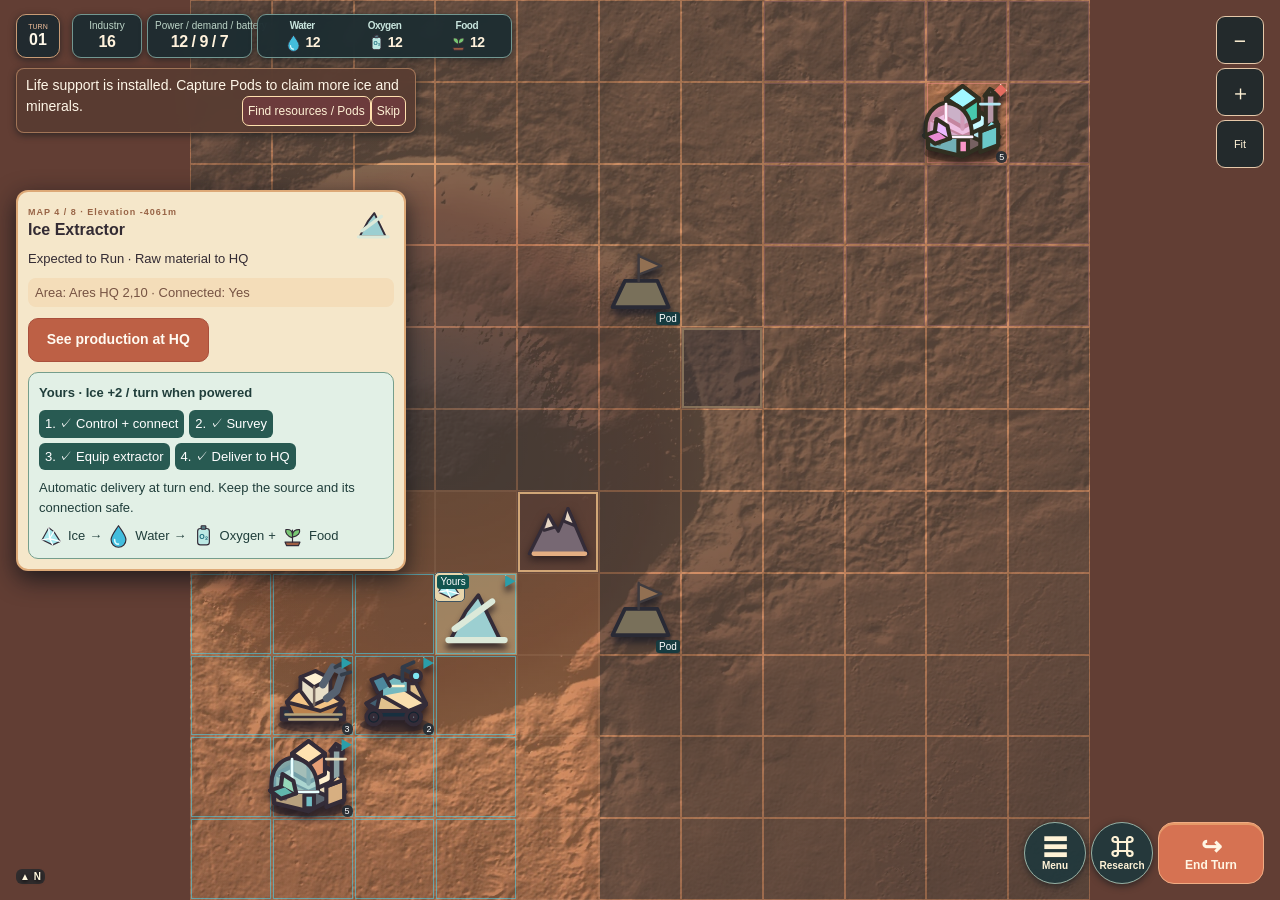
==== game/index.html @ 07d6fea8 "Add Dr. Hematite game prototype and project documentation" ====
<!doctype html>
<html lang="ja">
<head>
  <meta charset="utf-8">
  <meta name="viewport" content="width=device-width,initial-scale=1,viewport-fit=cover">
  <meta name="theme-color" content="#241f28">
  <link rel="icon" href="assets/favicon.svg" type="image/svg+xml">
  <title>Dr. Hematite | 火星文明戦線</title>
  <link rel="stylesheet" href="styles.css">
  <link rel="stylesheet" href="enhancements.css">
  <link rel="stylesheet" href="ux.css?v=task2-11">
  <link rel="stylesheet" href="task3.css?v=reserves-1">
  <link rel="stylesheet" href="task4.css?v=8">
  <script src="icons.js?v=mountain-2" defer></script>
  <script src="assets/arcadia_crater_terrain.js?v=mountain-2" defer></script>
  <script src="i18n.js?v=task4-1" defer></script>
  <script src="game.js?v=desktop-2" defer></script>
</head>
<body>
  <div class="app map-active">
    <div class="round-chip" aria-label="現在のラウンド"><small>TURN</small><strong id="round">01</strong></div>
    <section class="hud" aria-label="現在の状態">
      <button id="dp-chip" class="hud-chip"><small>研究・製作</small><strong id="dp">0</strong></button>
      <button id="energy-chip" class="hud-chip"><small>発電 / 需要 / 蓄電</small><strong id="energy">0</strong></button>
      <button id="supply-chip" class="hud-chip"><small>水・酸素・食料</small><strong id="supply">--</strong></button>
    </section>
    <main>
      <section id="base-page" class="page hidden" aria-label="本拠地"><button class="base-back" data-page="map">← 地図</button><div id="base-content"></div></section>
      <section id="map-page" class="page">
        <div id="event-banner" class="event-banner"></div>
        <div class="map-shell"><div class="map-scroller" id="map-scroller"><div class="map" id="map" aria-label="HiRISE実標高を用いたArcadia Planitiaのゲーム地図"></div></div><div class="map-scale"><span>▲ N</span><span>HiRISE DTM / DTEEC_025735_2185 · 資源と施設はゲーム上の配置</span></div><div class="map-zoom"><button id="zoom-out" aria-label="地図を縮小">−</button><button id="zoom-in" aria-label="地図を拡大">＋</button><button id="zoom-fit" aria-label="地図全体を表示">全体</button></div></div>
        <div class="map-caption"><span class="legend-me">▶ あなた / アレス</span><span class="legend-ai">◆ ライバル / ベガ</span><span>観測画像上の施設・資源はゲーム用の仮定</span></div>
        <div id="action-sheet" class="action-sheet"></div>
      </section>
      <section id="lab-page" class="page hidden"><div class="lab-head"><div><small>INVENTION TREE</small><h1>火星で、文明を発明する</h1></div><button data-page="map" class="outline">地図へ戻る</button></div><p class="lab-hint">研究を進め、地図で採取し、本拠地で装置を作ろう。学習はいつでも任意。</p><div class="lab-layout"><div class="tree-frame"><div class="tree-window" id="tree-window"><div id="tech-list" class="tech-list"></div></div><div class="tree-controls"><button id="tech-zoom-out" aria-label="研究ツリーを縮小">−</button><button id="tech-zoom-in" aria-label="研究ツリーを拡大">＋</button></div></div><div id="tech-detail" class="tech-detail"></div></div><div id="tech-route" class="tech-route"></div><div class="atlas-links"><a href="learn/atlas.html?map=water" target="_blank" rel="noopener">水・酸素・食料の全体図 ↗</a><a href="learn/atlas.html?map=materials" target="_blank" rel="noopener">素材・3Dプリントの全体図 ↗</a><a href="learn/atlas.html?map=phb" target="_blank" rel="noopener">PHBの全体図 ↗</a></div></section>
      <section id="log-page" class="page hidden"><div class="page-head"><small class="kicker">STORYBOARD</small><h1>開拓の記録</h1><p>発明と判断が、戦況を変えていく。</p></div><div id="log-list" class="log-list"></div><button id="reset-btn" class="outline danger">新しい対戦を始める</button></section>
      <section id="observe-page" class="page hidden"><div class="page-head"><small class="kicker">NASA OBSERVATION / SOURCE</small><h1>本物の火星を読む。</h1><p>観測とゲームの推定を区別して、候補地を選ぶ。</p></div><div class="observation"><img src="assets/arcadia_crater_surface.webp" alt="Arcadia Planitiaのクレーター実測標高から描いた地形"><p>Arcadia Planitiaの約2.6 km四方。HiRISEの実測標高を着色・強調して描いた盤面です。各マスは約237 m。資源、基地、通行制限はゲーム上の仮定です。</p><p>位置：北緯38.1276〜38.1717°、東経191.5567〜191.6106°。北が上。</p><a href="https://www.uahirise.org/dtm/dtm.php?ID=ESP_025735_2185" target="_blank" rel="noopener">HiRISE DTMと原観測 ↗</a></div><div class="observation"><img src="assets/arcadia_crater_altimetry.jpg" alt="HiRISE公開のクレーター全域標高図"><p>HiRISE公開の標高図。こちらはクレーター周辺を広く示す原資料で、盤面はその一部です。</p><a href="https://www.uahirise.org/dtm/dtm.php?ID=ESP_025735_2185" target="_blank" rel="noopener">全域の観測情報 ↗</a></div><div class="observation"><img src="../assets/nasa_maps/swim_ice.jpg" alt="NASA SWIMの広域地下氷候補図"><p>SWIMは広域で地下氷の候補を示します。この盤面の小さなマスに氷がある証拠ではなく、採取量も分からないため、探査で得る結果はゲーム上の推定です。</p><a href="https://www.jpl.nasa.gov/images/pia26045-swim-map-shows-subsurface-water-ice-on-mars/" target="_blank" rel="noopener">NASAの説明 ↗</a></div><p class="credit">地形：NASA/JPL-Caltech/UArizona · SWIM：NASA/JPL-Caltech/Planetary Science Institute<br>詳細：<a href="assets/sources.md">地図の出典と加工</a></p></section>
    </main>
    <nav class="bottom-nav" aria-label="画面切り替え"><button id="menu-toggle" aria-label="メニューを開く" aria-expanded="false"><span>☰</span>メニュー</button><button data-page="lab"><span>⌘</span>発明</button><button id="end-turn" class="next-turn"><span>↪</span>ターン終了</button><div id="menu-popup" class="menu-popup hidden"><button data-page="map">◈ 地図</button><button id="resources-button" type="button">◉ 資源と電力</button><button data-page="log">☷ 記録</button><button id="observe-btn" data-page="observe">◎ 観測と出典</button><button id="language-toggle" type="button" aria-label="Switch language">JP / EN</button></div></nav>
    <div id="toast" class="toast hidden" role="status"></div>
    <dialog id="detail-dialog"><button id="close-dialog" class="close">×</button><div id="dialog-content"></div></dialog>
    <dialog id="turn-dialog" class="turn-dialog"><div id="turn-content"></div><button id="turn-continue" type="button">続ける</button></dialog>
    <dialog id="result-dialog" class="result-dialog"><div id="result-content"></div><div class="result-actions"><button id="result-review" type="button">盤面を見る</button><button id="result-again" type="button">もう一度</button></div></dialog>
  </div>
</body>
</html>
---- game/styles.css ----
@charset "UTF-8";
:root{--night:#25222c;--wine:#572f37;--rust:#bc6148;--sand:#f0d3a0;--paper:#fff1d7;--ink:#332b33;--teal:#60d1cf;--orange:#ffae69;--line:#ffffff3b}*{box-sizing:border-box}html{background:var(--night)}body{margin:0;color:#fff7e8;font-family:"BIZ UDPGothic","Yu Gothic",Meiryo,sans-serif;font-size:14px}button{font:inherit;cursor:pointer}button:disabled{opacity:.45;cursor:not-allowed}.hidden{display:none!important}.app{max-width:700px;min-height:100dvh;margin:auto;background:linear-gradient(#372936,#2a2530 48%,#241f29);box-shadow:0 0 90px #0009;padding-bottom:92px}.topbar{height:75px;display:flex;align-items:center;justify-content:space-between;padding:13px 18px;background:#221e2ad9;border-bottom:1px solid #ffffff22}.brand{display:flex;align-items:center;gap:10px}.brand-mark{width:40px;height:40px;display:grid;place-items:center;color:#fff1c5;border:2px solid #ffad70;background:radial-gradient(#e77c55,#823b49);border-radius:50%;font-size:25px}.brand small,.turn-box small{display:block;font:700 9px/1.4 Arial,sans-serif;letter-spacing:1.5px;color:#ffc6a3}.brand b{display:block;font:700 22px Georgia,serif;letter-spacing:.5px}.turn-box{text-align:center;background:#3d3037;border:1px solid #ffffff33;border-radius:12px;padding:4px 12px}.turn-box strong{font:700 22px Georgia}.hud{display:grid;grid-template-columns:1fr 1fr 1.05fr;gap:7px;padding:10px 12px;background:#241f2b}.hud-chip{background:#40333c;border:1px solid #83666d;border-radius:12px;color:#fff2dc;text-align:left;padding:7px 9px;min-width:0}.hud-chip small{display:block;color:#f8c39e;font-size:10px;white-space:nowrap}.hud-chip strong{display:block;font-size:17px;white-space:nowrap;text-overflow:ellipsis;overflow:hidden}.scene-top{display:flex;align-items:end;justify-content:space-between;padding:20px 17px 11px;gap:8px}.kicker{font:700 9px Arial;letter-spacing:1.8px;color:#ffb98b}.scene-top h1,.page-head h1{font-size:22px;margin:5px 0 0;letter-spacing:.4px}.outline{border:1px solid #eacaa9;background:#4c3540;color:#fff0d4;border-radius:10px;padding:9px 11px;font-weight:700;white-space:nowrap}.event-banner{margin:0 12px 11px;background:linear-gradient(90deg,#955243,#4d3544);border:1px solid #ffbf8a6e;border-radius:11px;padding:9px 12px;font-size:12px;line-height:1.5;min-height:39px}.event-banner b{color:#ffe5ac}.map-shell{position:relative;margin:0 12px;border:3px solid #ad745c;border-radius:18px;box-shadow:0 9px 25px #0008;overflow:hidden;background:#673b37}.map-scroller{overflow:auto;touch-action:pan-x pan-y}.map{position:relative;width:100%;aspect-ratio:1;background-image:linear-gradient(#301e2460,#3a1c2680),url('assets/arcadia_surface.webp');background-size:100% 100%;display:grid;grid-template-columns:repeat(11,1fr);grid-template-rows:repeat(11,1fr)}.map:before{content:"";position:absolute;inset:0;pointer-events:none;background:radial-gradient(circle at 50% 50%,transparent 36%,#27192155 100%)}.tile{position:relative;display:grid;place-items:center;border:1px solid #f8d5a32e;background:transparent;color:white;padding:0;min-width:0;min-height:0;touch-action:manipulation}.tile:hover,.tile:focus-visible{outline:2px solid #ffe3a7;outline-offset:-2px}.tile.selected{background:#fff4c12e;box-shadow:inset 0 0 0 2px #fff6bc}.tile.target{background:#7de1de48;box-shadow:inset 0 0 0 2px #86f3ec}.tile.rough:after{content:"";position:absolute;right:3px;top:2px;width:7px;height:7px;border-radius:2px;background:#d7ad8f90;transform:rotate(45deg)}.tile .resource{position:absolute;top:1px;left:2px;font-size:12px;text-shadow:0 1px 3px #180f14}.tile .entity{z-index:1;display:grid;place-items:center;min-width:65%;aspect-ratio:1;border-radius:10px;color:#fff;line-height:1;font-size:16px;font-weight:900;box-shadow:0 2px 6px #0008;border:1px solid #ffffffbb}.entity.me{background:#247a85}.entity.ai{background:#b34a64}.entity.base{border-radius:50% 50% 25% 25%;font-size:21px;background:linear-gradient(#f6e8c2,#518b91)}.entity.base.ai{background:linear-gradient(#f6dfbd,#a74760)}.entity.outpost{background:#bfa56d;color:#362833}.entity.facility{background:#d6844c;color:#33252b}.tile .hp{position:absolute;right:0;bottom:0;background:#2e2734d9;border-radius:8px;padding:0 3px;font-size:8px;z-index:2}.tile .fog{position:absolute;inset:0;background:#261d2780;z-index:3}.map-scale{position:absolute;left:8px;right:8px;bottom:5px;display:flex;justify-content:space-between;pointer-events:none;color:#fff6dc;text-shadow:0 1px 4px #000;font:700 9px Arial;letter-spacing:.5px}.map-caption{display:flex;flex-wrap:wrap;gap:7px 13px;padding:8px 16px;color:#ddc2aa;font-size:10px}.legend-me{color:#76d9d8}.legend-ai{color:#f49ca6}.action-sheet{margin:10px 12px;background:#fff0d5;color:var(--ink);border:3px solid #dbaf82;border-radius:17px;padding:15px;box-shadow:0 8px 0 #9a593f77}.sheet-top{display:flex;align-items:start;justify-content:space-between;gap:8px}.sheet-top small{color:#986446;font-weight:700;letter-spacing:1px;font-size:9px}.sheet-top h2{font-size:20px;margin:3px 0 6px}.sheet-icon{font-size:32px}.sheet-desc{line-height:1.6;margin:7px 0 12px;font-size:12px}.sheet-meta{font-size:11px;color:#765343;background:#f4ddb9;padding:7px;border-radius:8px}.actions{display:grid;grid-template-columns:1fr 1fr;gap:8px;margin-top:11px}.action{min-height:48px;border:1px solid #c78e62;border-radius:10px;background:#fff9e7;color:#69382f;font-size:12px;font-weight:700;padding:7px}.action.primary{background:#bd6045;color:#fffaf1;border-color:#a9503c}.action small{display:block;font-size:9px;font-weight:400}.page-head{padding:22px 20px 15px}.page-head p{color:#e5bea1;font-size:12px}.tech-list{display:grid;grid-template-columns:1fr 1fr;gap:10px;padding:0 12px}.tech-card{background:#fff0d5;border:2px solid #d19b70;color:#3d2d30;border-radius:13px;min-height:100px;padding:10px;text-align:left;box-shadow:0 4px 0 #8f503a}.tech-card.done{background:#d9f0d8;border-color:#63b7ae}.tech-card.ready{border-color:#f5d277}.tech-card.locked{opacity:.58}.tech-card .art{font-size:27px;display:block}.tech-card b{font-size:13px}.tech-card small{display:block;font-size:10px;color:#8c6552}.tech-detail{background:#fff3dc;color:#332c32;border-radius:17px;border:3px solid #dda879;margin:15px 12px;padding:18px}.tech-detail h2{margin:4px 0 8px}.tech-detail .chain{padding:12px;background:#e7d9bb;border-radius:10px;font-weight:700;color:#824f3c}.tech-detail p{font-size:12px;line-height:1.7}.tech-detail .fact{color:#7d5b4d}.log-list{padding:0 13px}.log-card{background:#f7e5c6;color:#3c3033;border-radius:12px;margin:9px 0;padding:12px;border-left:5px solid #c46a50}.log-card small{color:#a06348}.log-card b{display:block}.danger{margin:12px}.observation{background:#f8e6c9;color:#302932;border-radius:14px;margin:0 12px 15px;padding:12px}.observation img{width:100%;max-height:360px;object-fit:contain;background:#241f27;border-radius:8px}.observation p{font-size:12px;line-height:1.7}.observation a,.credit a{color:#246f7c}.credit{font-size:10px;color:#d2b6a0;padding:0 16px 22px}.bottom-nav{position:fixed;bottom:0;left:50%;transform:translateX(-50%);width:min(700px,100%);height:78px;display:grid;grid-template-columns:1fr 1fr 1fr 1.25fr;padding:8px 8px max(8px,env(safe-area-inset-bottom));gap:4px;background:#211d28f5;border-top:1px solid #b07563;z-index:10}.bottom-nav button{border:0;border-radius:10px;background:transparent;color:#c9aaa0;font-size:10px;font-weight:700}.bottom-nav button span{display:block;font-size:23px;line-height:1}.bottom-nav button.active{color:#fff0d7;background:#58404a}.bottom-nav .next-turn{color:#fff6e4;background:#b95841;box-shadow:inset 0 2px #e69a69}.toast{position:fixed;z-index:30;bottom:88px;left:50%;transform:translateX(-50%);background:#d76e4b;color:#fff;width:min(90%,500px);padding:12px;border-radius:11px;text-align:center;box-shadow:0 5px 20px #0008}.close{float:right;border:0;background:transparent;font-size:26px}dialog{width:min(90vw,500px);border:3px solid #d0a36e;border-radius:18px;padding:20px;color:#2e2930;background:#fff0d5;box-shadow:0 20px 100px #0009}dialog::backdrop{background:#19121bb5}.dialog-grid{display:grid;grid-template-columns:1fr 1fr;gap:10px;font-size:12px}.dialog-grid div{background:#f3ddbb;padding:9px;border-radius:8px}dialog h2{margin:7px 0 15px}dialog p{font-size:12px;line-height:1.7}@media(min-width:650px){.map{width:100%}.scene-top h1{font-size:26px}}@media(max-width:390px){.brand b{font-size:19px}.scene-top h1{font-size:19px}.hud-chip small{font-size:9px}.hud-chip strong{font-size:15px}.tile .entity{font-size:12px}.tile .resource{font-size:10px}}@media(prefers-reduced-motion:reduce){*{scroll-behavior:auto!important;animation:none!important;transition:none!important}}
.action-sheet{position:fixed;bottom:80px;left:50%;transform:translateX(-50%);width:min(676px,calc(100% - 20px));max-height:42dvh;overflow:auto;z-index:9;margin:0}.action-sheet.minimized{height:72px;overflow:hidden}.action-sheet.minimized .sheet-body{display:none}.action-sheet.minimized .sheet-top h2{font-size:15px;margin:0}.action-sheet.minimized .sheet-icon{font-size:20px}.action-sheet.minimized .sheet-top small{display:none}.sheet-toggle{float:right;border:0;background:#d7a67d;color:#4b3230;border-radius:8px;padding:3px 8px;font-weight:700;font-size:10px;min-height:30px}.map-shell{margin-bottom:100px}.tile .fog{background:#261d274c}
---- game/enhancements.css ----
.map-scroller{aspect-ratio:1;scrollbar-width:thin}.map-zoom{position:absolute;right:7px;top:7px;display:flex;gap:4px}.map-zoom button{width:36px;height:36px;border:1px solid #ffe2b6a0;border-radius:9px;background:#322630e8;color:#fff2d6;font-size:23px;line-height:1}.map{flex:none}
.science-hero{height:165px;margin:0 12px 14px;position:relative;border:3px solid #d59b69;border-radius:17px;overflow:hidden;box-shadow:0 6px 0 #7b453b}.science-hero img{width:100%;height:100%;object-fit:cover;object-position:center 52%;filter:saturate(1.15)}.science-hero:after{content:"";position:absolute;inset:35% 0 0;background:linear-gradient(transparent,#30222bdf);pointer-events:none}.science-hero div{position:absolute;z-index:1;bottom:10px;left:12px;right:10px;display:grid;gap:3px}.science-hero b{font-size:17px;text-shadow:0 2px 4px #241e25}.science-hero span{font-size:10px}.science-hero button{position:absolute;right:0;bottom:0;padding:5px 8px;border:1px solid #f5c596;border-radius:7px;color:#fff2d9;background:#773e38;font-size:10px}.lab-tabs{display:grid;grid-template-columns:repeat(3,1fr);gap:5px;margin:18px 12px 12px}.lab-tabs button{min-height:44px;border:1px solid #bd7961;border-radius:10px;background:#49343d;color:#f6dabe;font-size:11px;font-weight:700}.lab-tabs button.active{background:#f0d1a0;color:#4d2e2c}.tech-route{margin:0 12px 20px;padding:14px;border:2px solid #cda172;border-radius:17px;background:#fff1d8;color:#3b2c2f}.route-head small{display:block;color:#aa5e42;font-size:9px;font-weight:900;letter-spacing:1px}.route-head b{display:block;margin:4px 0;font-size:18px}.route-head p{font-size:11px;margin:5px 0 12px}.route-line{display:grid;justify-items:stretch;gap:4px}.route-node{min-height:64px;display:grid;grid-template-columns:44px 1fr;grid-template-rows:1fr 1fr;align-items:center;text-align:left;padding:7px 10px;border:2px solid #bd8e68;border-radius:12px;background:#fff9e8;color:#4a3332}.route-node span{grid-row:span 2;font-size:27px;text-align:center}.route-node b{font-size:13px;align-self:end}.route-node small{font-size:10px;color:#a4654c;align-self:start}.route-node.done{border-color:#62b5ab;background:#e7f4df}.route-node.ready{border-color:#e4ac51}.route-node.locked{opacity:.72}.route-arrow{color:#b46c4c;font-size:25px;font-weight:900;line-height:1;text-align:center}.route-detail{width:100%;min-height:44px;border:0;border-radius:9px;margin-top:12px;background:#bd6045;color:white;font-weight:700}.lesson{background:#f1ddbb;border-radius:12px;padding:11px}.lesson-steps{display:flex;flex-wrap:wrap;align-items:center;gap:5px}.lesson-step{display:flex;align-items:center;gap:5px;padding:6px 8px;border:1px solid #d4a77e;border-radius:8px;background:#fff8e9;font-size:11px;line-height:1.4}.lesson-step b{width:18px;height:18px;display:grid;place-items:center;border-radius:50%;background:#b75c46;color:white;font-size:9px}.lesson-arrow{color:#aa6146;font-weight:900}.lesson button{margin-top:9px;border:0;border-radius:7px;background:#865348;color:white;padding:6px 10px;font-size:10px}.lesson.playing .lesson-step{animation:lessonPulse 5s infinite;animation-delay:calc(var(--step)*.8s)}@keyframes lessonPulse{0%,38%,100%{background:#fff8e9;transform:scale(1)}12%,26%{background:#bfece8;transform:scale(1.035)}}.science-status{display:inline-block;background:#dce9d6;border-radius:7px;padding:5px 9px;font-weight:700}.roadmap-full{width:100%;height:auto;border-radius:8px}#detail-dialog:has(.roadmap-full){max-width:90vw;width:90vw}#detail-dialog:has(.roadmap-full) .roadmap-full{max-height:75vh;object-fit:contain}
@media(max-width:390px){.science-hero button{font-size:9px}.science-hero span{max-width:55%}}@media(prefers-reduced-motion:reduce){.lesson.playing .lesson-step{animation:none}}
.event-banner button{float:right;border:1px solid #ffe0ae;border-radius:7px;background:#6c3b3c;color:#fff1d5;padding:3px 7px;font-size:10px}.entity.facility.iceMine,.entity.facility.waterPlant,.entity.facility.oxygenPlant{background:#287d9c;color:#f5fbff}.entity.facility.greenhouse{background:#4c9d62;color:#f7ffe8}.entity.facility.solar,.entity.facility.battery{background:#f7ba56;color:#3e2934}.entity.facility.depot{background:#5680a0;color:white}.entity.deployed{box-shadow:0 0 0 3px #f6c96a,0 2px 6px #0008}
.map{background-image:linear-gradient(#321a1b16,#321a1b29),url('assets/arcadia_surface.webp')}.tile .fog{background:#261d271c}.map:before{background:radial-gradient(circle at 50% 50%,transparent 56%,#27192124 100%)}
.roadmap-gallery{display:grid;grid-template-columns:1fr 1fr;gap:9px;margin:0 12px}.roadmap-gallery button{height:98px;position:relative;border:2px solid #d59b69;border-radius:11px;overflow:hidden;background:#563a3d;color:white;padding:0;text-align:left}.roadmap-gallery img{width:100%;height:100%;object-fit:cover;filter:saturate(1.15)}.roadmap-gallery b{position:absolute;bottom:0;left:0;right:0;padding:15px 8px 6px;background:linear-gradient(transparent,#2d202ada);font-size:11px}
---- game/ux.css ----
@charset "UTF-8";
:root{--deep:#18232a;--panel:#20333b;--cream:#f5e7c7;--aqua:#8fe4df;--coral:#f48e75}
html,body{height:100%;overflow:hidden;background:#12191e}
body{font-family:"BIZ UDPGothic","Yu Gothic",Meiryo,sans-serif}
.app{width:100%;max-width:none;height:100dvh;min-height:0;padding:0;overflow:hidden;background:#18232a;box-shadow:none}
.round-chip{position:fixed;z-index:9;top:max(6px,env(safe-area-inset-top));left:6px;width:42px;height:42px;display:grid;place-items:center;align-content:center;border:1px solid #c99b75;border-radius:10px;background:#1b2930e8;box-shadow:0 2px 7px #12191eaa;line-height:1.1}.round-chip small{font-size:7px;color:#f4c29d}.round-chip strong{font-size:16px}
.hud{position:fixed;z-index:9;top:max(6px,env(safe-area-inset-top));left:auto;right:6px;width:min(300px,calc(100vw - 55px));height:42px;display:flex;align-items:stretch;gap:4px;padding:0;background:transparent;pointer-events:none}
.hud-chip{pointer-events:auto;flex:1 1 0;padding:3px 5px;background:#243b40e9;border:1px solid #729791;border-radius:9px;box-shadow:0 2px 7px #12191eaa;line-height:1.2;text-align:center}
.hud-chip small{font-size:8px;color:#bdd5c8}.hud-chip strong{font-size:13px;display:block;white-space:nowrap;overflow:visible;letter-spacing:-.5px}
#supply-chip{flex:1.55 1 0}#supply-chip strong{font-size:11px}
#supply-chip.shortage{border-color:#ff9a7b;background:#744339}#supply-chip.shortage small{color:#fff0a9}
main{height:100dvh;overflow:hidden}
.app:not(.map-active) .hud,.app:not(.map-active) .round-chip{display:none}.app:not(.map-active) main{height:100dvh}
.page{height:100%;overflow-y:auto;scrollbar-width:thin}
#lab-page,#log-page,#observe-page{padding-bottom:70px}
#map-page{display:flex;flex-direction:column;overflow:hidden;position:relative}
.event-banner{position:fixed;z-index:8;top:52px;left:auto;right:6px;width:min(300px,calc(100vw - 12px));margin:0;min-height:37px;max-height:52px;overflow:auto;padding:6px 9px;font-size:10px;line-height:1.3;background:#76493de8;border-radius:8px;box-shadow:0 2px 7px #12191eaa}
.event-banner button{font-size:9px;padding:1px 5px}
.map-shell{position:absolute;inset:0;min-height:0;margin:0;border:0;border-radius:0;box-shadow:none;background:#623e34}
.map-scroller{width:100%;height:100%;aspect-ratio:auto;overflow:auto;touch-action:pan-x pan-y;overscroll-behavior:contain;scrollbar-width:none}
.map-scroller::-webkit-scrollbar{display:none}
.map{width:100%;aspect-ratio:1;flex:none;margin-inline:auto;background-image:linear-gradient(#28191f0e,#28191f1d),url('assets/arcadia_surface.webp');background-size:100% 100%}
.tile{border-color:#fff9dd2e;touch-action:pan-x pan-y}
.tile.move-target{background:#79e8e655;box-shadow:inset 0 0 0 2px #a7fff4}
.tile.attack-target{background:#fa737366;box-shadow:inset 0 0 0 2px #ffb2a2}
.tile.selected{background:#fff6bc52;box-shadow:inset 0 0 0 3px #ffe8a4}
.tile .entity{position:relative;width:80%;min-width:0;aspect-ratio:1;border-radius:9px;background:#e2d5ad;box-shadow:0 3px 5px #170c0c9e;border:2px solid #a6f0e9}
.tile .entity.ai{border-color:#ff9e9e;background:#e7c1a8}.tile .entity.base{border-radius:13px 13px 8px 8px}
.tile .entity.me:after,.tile .entity.ai:after{content:"";position:absolute;right:-5px;top:-6px;width:15px;height:15px;border:1px solid #fff8df;box-shadow:0 1px 3px #18232a99;z-index:4}
.tile .entity.me:after{background:#2a9eaa;clip-path:polygon(15% 5%,95% 50%,15% 95%)}
.tile .entity.ai:after{background:#e56c60;clip-path:polygon(50% 2%,98% 50%,50% 98%,2% 50%)}
.tile .entity.damaged:before{content:"";position:absolute;left:-3px;top:2px;width:5px;height:85%;background:#e55142;transform:rotate(30deg);box-shadow:0 0 0 1px #fff3d6;z-index:3}
.tile .entity.outpost{border-color:#f1dca2;background:#d5b98d}
.tile .entity.facility{background:#d5bea0}.tile .entity.facility.ai{background:#e7c1a8}
.tile .entity.deployed{box-shadow:0 0 0 3px #ffce67,0 3px 5px #170c0c9e}
.tile .entity.spent{filter:saturate(.4);opacity:.75}
.tile .entity.broken{filter:grayscale(1);border-color:#ff6767}
.game-icon{width:1.15em;height:1.15em;display:inline-block;vertical-align:middle;flex:none;overflow:visible}
.tile .game-icon{width:90%;height:90%}.tile .resource{width:38%;aspect-ratio:1;top:-2px;left:-2px;background:#e8d6ac;border:1px solid #3f5360;border-radius:5px;display:grid;place-items:center;z-index:2}
.tile .resource .game-icon{width:100%;height:100%}.tile .resource b{position:absolute;top:-7px;right:-4px;border-radius:50%;background:#312b37;color:#fff;font-size:12px;width:15px;height:15px;line-height:15px;text-align:center}
.tile .fog{background:#1c283170}.tile.rough:after{z-index:2;background:#f4d8aa}
.tile .hp{font-size:9px;padding:1px 3px;background:#222b34e6}
.tile .status-mark{position:absolute;right:-2px;top:-3px;z-index:3;width:17px;height:17px;display:grid;place-items:center;border-radius:50%;background:#f67758;color:#17252c;border:1px solid white;font-size:12px;font-weight:900}
.tile .production-mark{position:absolute;right:-2px;bottom:-3px;z-index:3;width:17px;height:17px;display:grid;place-items:center;border-radius:50%;background:#6bddb1;color:#17252c;border:1px solid white;font-size:12px;font-weight:900}
.tile .upgrade-mark{position:absolute;left:-2px;bottom:-3px;z-index:3;width:21px;height:21px;display:grid;place-items:center;border-radius:5px;background:#d2b271;border:1px solid #fff1c8;box-shadow:0 1px 3px #1b2428}.tile .upgrade-mark .game-icon{width:18px;height:18px}
.storm .map-shell:after{content:"砂嵐：発電と視界が低下";position:absolute;top:7px;left:7px;pointer-events:none;background:#a45e37db;color:#fff5d9;border-radius:7px;padding:5px 7px;font-size:10px;font-weight:700;z-index:4}.radiation .map-shell:after{content:"高エネルギー粒子：屋外作業を制限";position:absolute;top:7px;left:7px;pointer-events:none;background:#8b5d64db;color:#fff5d9;border-radius:7px;padding:5px 7px;font-size:10px;font-weight:700;z-index:4}
.map-scale{font-size:8px;left:6px;right:6px;bottom:58px;z-index:3}.map-zoom{top:110px;right:6px;z-index:4;display:grid;gap:4px}.map-zoom button{width:42px;height:42px;border:1px solid #e6c8a9;background:#17252cdb;font-size:21px}.map-zoom #zoom-fit{font-size:11px}
.map-caption{display:none}
.action-sheet{left:6px;transform:none;bottom:62px;width:min(360px,calc(100vw - 12px));max-height:min(55dvh,460px);padding:10px;border:2px solid #dda977;border-radius:12px;background:#f5e7ca;box-shadow:0 6px 18px #141314b0}
.action-sheet.minimized{height:52px}.action-sheet.minimized .sheet-top{display:flex;align-items:center}.action-sheet.minimized .sheet-top h2{font-size:13px}.action-sheet.minimized .sheet-icon{display:none}
.sheet-toggle{min-height:28px;font-size:10px}.sheet-top h2{font-size:16px}.sheet-icon .game-icon{width:42px;height:42px}
.sheet-desc{font-size:11px;margin:4px 0 8px}.sheet-meta{font-size:10px}.actions{grid-template-columns:1fr 1fr;gap:6px}.action{min-height:48px;font-size:11px;line-height:1.25}.action .game-icon{width:23px;height:23px}.action small{font-size:9px;margin-top:2px}.action-note{font-size:10px;align-self:center}
.bottom-nav{position:fixed;z-index:10;bottom:max(6px,env(safe-area-inset-bottom));left:auto;right:6px;transform:none;width:224px;max-width:none;height:50px;display:flex;justify-content:flex-end;gap:4px;padding:0;background:transparent;border:0;pointer-events:none}
.bottom-nav button{pointer-events:auto;flex:0 0 55px;width:55px;min-width:0;min-height:48px;height:50px;padding:2px;border:1px solid #94b0a4;border-radius:11px;background:#20383de9;color:#fff3d7;box-shadow:0 2px 7px #12191eaa;font-size:9px;line-height:1.1}.bottom-nav button span{font-size:17px}.bottom-nav button.active{background:#356b70}.bottom-nav .next-turn{flex:0 0 100px;width:100px;background:#d67252;border-color:#f0ac83}
.bottom-nav .menu-popup{position:absolute;right:0;bottom:57px;width:172px;display:grid;gap:4px;padding:6px;border:1px solid #d6aa82;border-radius:10px;background:#20383df4;box-shadow:0 4px 14px #12191ecc;pointer-events:auto}.bottom-nav .menu-popup button{width:100%;height:42px;min-height:42px;text-align:left;padding:0 10px;font-size:11px}
.toast{bottom:68px}
.lab-head{display:flex;align-items:center;justify-content:space-between;padding:10px 12px 4px;gap:8px}.lab-head small{font-size:9px;color:#d5ab80;letter-spacing:2px}.lab-head h1{margin:2px 0;font-size:18px}.lab-head .outline{font-size:11px;padding:8px}
.lab-hint{font-size:10px;color:#d9c6ac;margin:0 12px 7px}
.lab-layout{display:grid;grid-template-columns:minmax(0,1fr);gap:8px;padding:0 8px}
.tree-frame{position:relative;min-width:0}.tree-window{height:44dvh;min-height:220px;overflow:auto;touch-action:pan-x pan-y;border:2px solid #b88562;border-radius:12px;background:radial-gradient(circle at 50% 30%,#263d45,#101e27);scrollbar-width:thin}
.tech-list{display:block;position:relative;padding:0;margin:0;background-image:radial-gradient(#9fc6c447 1px,transparent 1px);background-size:30px 30px}
.tech-edges{position:absolute;inset:0;width:100%;height:100%;overflow:visible;pointer-events:none}.tech-edges path{fill:none;stroke:#578c8d;stroke-width:4}.tech-edges path.path-edge{stroke:#efbb77;stroke-width:5}
.tech-node{position:absolute;display:flex;flex-direction:column;justify-content:center;align-items:center;gap:2px;padding:4px;border:2px solid #718e8e;border-radius:18px;background:#324650;color:#f6e9ce;box-shadow:0 4px 0 #101a21;text-align:center;white-space:normal}
.tech-node .game-icon{height:46%;width:auto;max-width:55%}.tech-node b{font-size:10px;line-height:1.2}.tech-node small{font-size:8px;color:#c6c9be}.tech-node.ready{border-color:#f5c774;background:#624d3d}.tech-node.done{border-color:#81dec7;background:#305c57}.tech-node.future{border-style:dashed;opacity:.75}.tech-node.locked{opacity:.75}.tech-node.active{outline:3px solid #fff2bb;outline-offset:2px}.tech-node.on-path{box-shadow:0 0 0 2px #d7b47c,0 4px 0 #101a21}
.tree-controls{position:absolute;right:8px;top:8px;display:flex;gap:3px}.tree-controls button{width:42px;height:42px;border:1px solid #f1d5ae;border-radius:9px;background:#1d3035e8;color:#fff;font-size:21px}
.tech-detail{margin:0;padding:12px;border:2px solid #dda879;background:#f5e8cc;max-height:none;border-radius:12px}.detail-title{display:flex;align-items:center;gap:9px}.detail-title>.game-icon{width:46px;height:46px}.detail-title small{font-size:9px;color:#9e694d}.detail-title h2{font-size:17px;margin:0}.tech-detail p{margin:6px 0;font-size:11px;line-height:1.5}.tech-detail .tech-chain{padding:7px;border-radius:7px;background:#e6d3ab;font-weight:700}.tech-detail .game-icon{vertical-align:middle}.tech-detail .science-note{color:#6e6a5e}.detail-actions{display:flex;gap:6px;align-items:stretch;margin-top:8px}.detail-actions .action,.learn-link{flex:1;min-height:45px;display:grid;place-items:center;text-align:center;border-radius:8px;padding:5px;font-size:11px;font-weight:700}.learn-link{background:#286f76;color:#fff5dc;text-decoration:none}.research-status{font-size:11px;align-self:center}
.tech-route{margin:8px;padding:10px;background:#293b41;border:1px solid #779c92;color:#f2e5c9;box-shadow:none}.tech-route>b{font-size:11px}.route-chips{display:flex;overflow-x:auto;gap:5px;margin-top:6px}.route-chips button{white-space:nowrap;min-height:42px;border:1px solid #8eaaa3;border-radius:8px;background:#405961;color:white;font-size:10px}.route-chips button.done{background:#386859}.route-chips .game-icon{width:22px;height:22px}
.atlas-links{display:flex;gap:6px;padding:0 8px 15px;overflow-x:auto}.atlas-links a{min-width:170px;border:1px solid #bb986f;border-radius:8px;background:#443b38;padding:9px;color:#f5dfbf;text-decoration:none;font-size:10px}
.dialog-grid .game-icon{width:22px;height:22px}.dialog-grid div{line-height:1.6}
.policy-controls{display:flex;gap:8px}.policy-controls button{min-height:44px;flex:1;border:1px solid #8b7564;border-radius:8px;background:#e4d0a8;color:#4b302d;font-weight:700}.policy-controls button[aria-pressed="true"]{background:#287579;color:white;border-color:#287579}
@media(orientation:landscape){
 .round-chip{left:auto;right:6px;top:6px;width:38px;height:38px}.hud{left:auto;right:49px;top:6px;width:251px;height:38px}.hud-chip{background:#1f3539ed}.hud-chip small{font-size:7px}.hud-chip strong{font-size:10px}#supply-chip strong{font-size:9px}
 .app:not(.map-active) main,main{height:100dvh}.event-banner{left:auto;top:49px;right:6px;width:294px;min-height:39px;max-height:44px;overflow:auto;background:#6e443ae8}
 .map-shell{top:0;bottom:0;left:0;right:300px}.map-scale{bottom:5px}.map-zoom{top:6px}.bottom-nav{left:auto;right:6px;width:224px;height:50px}.bottom-nav button{flex-basis:55px;width:55px;min-height:44px;height:50px;font-size:9px}.bottom-nav button span{font-size:15px}.bottom-nav .next-turn{flex-basis:100px;width:100px}
 .action-sheet,.action-sheet.minimized{top:99px;bottom:62px;left:auto;right:6px;width:294px;height:auto;max-height:none;overflow:auto}.action-sheet.minimized .sheet-body{display:block}.action-sheet.minimized .sheet-top small{display:block}.action-sheet.minimized .sheet-top h2{font-size:15px}.action-sheet.minimized .sheet-icon{display:block}.sheet-toggle{display:none}.actions{grid-template-columns:1fr 1fr}.action{min-height:44px}
 .lab-layout{grid-template-columns:minmax(0,1fr) minmax(245px,32vw);grid-template-rows:minmax(0,1fr);height:calc(100dvh - 62px);min-height:0}.tree-frame{height:100%;min-height:0}.tree-window{height:100%;max-height:100%;min-height:0}.tech-detail{height:calc(100% - 56px);min-height:0;overflow:auto}.lab-head{padding:5px 10px}.lab-head h1{font-size:15px}.lab-hint{margin-bottom:4px}.tech-route,.atlas-links{display:none}
}
@media(max-width:370px){.brand b{font-size:14px}.hud-chip small{font-size:7px}.hud-chip strong{font-size:11px}#supply-chip strong{font-size:10px}}
@media(prefers-reduced-motion:reduce){.tech-node{transition:none}}
---- game/task3.css ----
@charset "UTF-8";
/* The map owns the viewport. Floating controls never reserve a header or footer row. */
html,body,.app,main{width:100%;height:100dvh;overflow:hidden}
.app{background:#161c20}
.hud{top:max(8px,env(safe-area-inset-top));left:56px;right:8px;width:auto;max-width:330px;height:44px;gap:5px}
.hud-chip{flex:none;min-width:0;padding:4px 7px;background:#172b30e0;backdrop-filter:blur(8px)}
#dp-chip{width:60px;flex:0 0 60px}#dp-chip small{font-size:8px}#dp-chip strong{font-size:16px}
#energy-chip{display:none}
#supply-chip{display:block;flex:1;min-width:0;padding:3px 5px}#supply-chip>small{display:none}
#supply{display:grid;grid-template-columns:repeat(3,minmax(0,1fr));gap:4px;white-space:normal}
#supply .resource-reading{min-width:0;display:grid;gap:1px}#supply .resource-reading>small{font-size:9px;line-height:11px;color:#c9e5de}
#supply .resource-reading>span{display:flex;justify-content:center;align-items:center;gap:2px;font-size:14px;line-height:20px}
#supply .game-icon{width:19px;height:19px}#supply .resource-reading.low>small,#supply .resource-reading.low b{color:#ffbd98}
.round-chip{top:max(8px,env(safe-area-inset-top));left:8px;width:40px;height:40px}
.event-banner{left:8px;right:auto;top:56px;width:min(310px,calc(100vw - 16px));max-height:90px;background:#593c32df;backdrop-filter:blur(8px)}
.event-banner:empty{display:none}
.map-shell{inset:0}
.map{background-image:linear-gradient(#aa765288,#aa765288),url('assets/arcadia_crater_surface.webp');background-size:100% 100%;filter:none}
.tile{border-color:#f4d4ad14}
.tile.move-target{background:#67d9dc26;box-shadow:inset 0 0 0 2px #a7fff4b8}
.tile.mountain:not(.move-target):not(.selected){background:#382a315e;box-shadow:inset 0 0 0 2px #ffcf91b8}
.tile.mountain:after{display:none}
.tile .entity.mountain-art{width:86%!important;height:86%!important;filter:drop-shadow(0 4px 5px #21171bc9)!important}
.tile.first-goal{box-shadow:inset 0 0 0 3px #fff0a6,0 0 18px 4px #fcd47eaf;z-index:2}
.tile.first-goal .resource{width:48%;box-shadow:0 0 0 2px #fff1b8}
.tile.enemy-step{box-shadow:inset 0 0 0 3px #ff906c,0 0 16px 4px #ff906cb8;z-index:3}
.tile .entity{border:0!important;background:transparent!important;box-shadow:none!important;width:100%;height:100%;filter:drop-shadow(0 6px 3px #16101bb9)}
.tile .entity .game-icon{width:100%;height:100%}
.tile .entity.base .game-icon{width:110%;height:110%;transform:translate(-5%,-6%)}
.tile .entity.ai .game-icon{filter:hue-rotate(140deg) saturate(1.25)}
.tile .entity.spent{opacity:.6}
.tile .entity.me:after,.tile .entity.ai:after{right:0;top:1px;width:11px;height:11px}
.tile .hp{z-index:4}
.map-scale{bottom:max(6px,env(safe-area-inset-bottom));left:8px;right:auto;max-width:145px;background:#19242aaf;border-radius:6px;padding:2px 4px}
.map-scale span:nth-child(2){display:none}
.map-zoom{top:56px;right:8px}
.map-zoom button{width:44px;height:44px;background:#14252acb}
.bottom-nav{bottom:max(8px,env(safe-area-inset-bottom));right:8px;left:auto;width:auto;height:48px;gap:5px}
.app.lab-active .bottom-nav{display:none}
.bottom-nav button{height:48px;min-height:48px;border-radius:50%;width:48px;flex:0 0 48px;font-size:0}
.bottom-nav button span{font-size:21px}
.bottom-nav .next-turn{flex:0 0 58px;width:58px;border-radius:16px;font-size:9px}
.bottom-nav .next-turn span{display:block;font-size:19px}
.bottom-nav .menu-popup{bottom:55px;right:0;width:170px}
.bottom-nav .menu-popup button{width:100%;border-radius:9px;font-size:12px}
.action-sheet,.action-sheet.minimized{top:auto!important;bottom:65px!important;left:8px!important;right:auto!important;width:min(340px,calc(100vw - 16px))!important;max-height:min(46dvh,360px)!important;height:auto!important;overflow:auto!important;box-shadow:0 8px 25px #101318cf}
.action-sheet.minimized{top:110px!important;bottom:auto!important;width:auto!important;max-width:calc(100vw - 16px);height:52px!important;padding:4px 10px;border-radius:18px;background:#ead3acdf;overflow:hidden!important}
.action-sheet.minimized .sheet-top,.action-sheet.minimized .sheet-body,.action-sheet.minimized .sheet-icon{display:none!important}
.action-sheet.minimized .sheet-toggle{display:block!important;min-height:44px;font-size:12px}
.actions{grid-template-columns:1fr 1fr;gap:5px}.action{min-height:44px}
#lab-page,#log-page,#observe-page{padding:0;height:100dvh;overflow:hidden}
#lab-page{position:relative}.lab-head{position:absolute;top:8px;left:8px;right:8px;z-index:6;padding:0;pointer-events:none}.lab-head>div{display:none}.lab-head .outline{pointer-events:auto;margin-left:auto;background:#233b40e8;color:#fff4d8;border:1px solid #b7b39c;border-radius:9px;min-height:44px}
.lab-hint,.tech-route,.atlas-links{display:none!important}
.lab-layout{display:block;width:100%;height:100%;padding:0}
.tree-frame,.tree-window{width:100%;height:100%;min-height:0;max-height:none;border:0;border-radius:0}
.tree-window{background:radial-gradient(circle at 50% 40%,#274e55,#111a25 68%,#0a111b)}
.map-scroller,.tree-window{overflow:auto;touch-action:pan-x pan-y;overscroll-behavior:contain;-webkit-overflow-scrolling:touch;scrollbar-width:none}
.map-scroller.panning,.tree-window.panning{cursor:grabbing;user-select:none}
@media(hover:hover){.map-scroller,.tree-window{cursor:grab}}
.map-scroller::-webkit-scrollbar,.tree-window::-webkit-scrollbar{display:none}
.tech-node,.tech-hub{border-radius:50%;box-shadow:inset 0 4px 12px #ffffff29,0 7px 0 #0c1720,0 10px 18px #060a11b0;background:radial-gradient(circle at 35% 25%,#3a6869,#1e3b48 68%);display:flex;align-items:center;justify-content:center;flex-direction:column;gap:2px}
.tech-node.ready{background:radial-gradient(circle at 35% 25%,#eaaa65,#8f4b36 72%)}
.tech-node.done{background:radial-gradient(circle at 35% 25%,#7be0bd,#237866 72%)}
.tech-node.future{background:radial-gradient(circle at 35% 25%,#536073,#29313e 72%)}
.tech-node .game-icon{width:48%;height:48%}.tech-node b{font-size:10px;line-height:1.05;max-width:90%}.tech-hub{position:absolute;border:3px solid #f3cf8c;color:#fff6dc;text-align:center}.tech-hub .game-icon{width:52%;height:52%}.tech-hub b{font-size:10px}
.tech-edges path{stroke:#4b9a8e;stroke-width:5}.tech-edges path.path-edge{stroke:#ffd07e}
.tree-controls{top:59px;right:8px}.tree-controls button{width:44px;height:44px;border-radius:50%;background:#233b40e8}
.tech-detail{display:none;position:absolute;z-index:7;left:8px;right:8px;bottom:max(8px,env(safe-area-inset-bottom));max-height:min(55dvh,450px);overflow:auto;border-radius:16px;box-shadow:0 9px 30px #060b11c9}
.tech-open .tech-detail{display:block}
.close-tech{margin-left:auto;width:44px;height:44px;border:0;border-radius:50%;font-size:22px;background:#d5bc94;color:#46332d}
.detail-title h2{font-size:17px}.tech-detail p{font-size:12px}
.page-head{padding:60px 16px 16px}.log-list,.observation{max-height:calc(100dvh - 170px);overflow:auto}
#log-page,#observe-page{overflow:auto}
.turn-dialog,.result-dialog{border:2px solid #eab379;border-radius:20px;background:#20353b;color:#fff2d9;padding:22px;width:min(350px,calc(100vw - 32px));box-shadow:0 14px 50px #0009;text-align:center}
.turn-dialog::backdrop,.result-dialog::backdrop{background:#10151dc9}
.turn-dialog h2,.result-dialog h2{font-size:28px;margin:10px 0}.turn-dialog p,.result-dialog p{font-size:14px;line-height:1.5}.result-emblem .game-icon{width:80px;height:80px}
.turn-dialog .rival-summary{color:#ffd39e;font-weight:700}
.turn-dialog{max-height:calc(100dvh - 24px);overflow:auto;padding:18px}
.turn-dialog .reserves-heading{font-size:12px;margin:12px 0 7px;color:#c7ded8;text-align:left}
.turn-resources{display:grid;gap:6px;text-align:left}
.turn-resource{display:grid;grid-template-columns:auto 1fr;align-items:center;gap:4px 8px;padding:9px 10px;border:1px solid #7ca59c77;border-radius:10px;background:#162b30}
.turn-resource .resource-label{display:flex;align-items:center;gap:5px;font-size:13px}.turn-resource .game-icon{width:23px;height:23px}
.reserve-change{justify-self:end;white-space:nowrap;font-size:15px;font-variant-numeric:tabular-nums}.reserve-change>b{font-size:21px;color:#fff8dc}.reserve-change>span{color:#b4cec7}
.reserve-change>small{font-size:11px;margin-left:5px}.reserve-change .decrease{color:#ffbc98}.reserve-change .increase{color:#a5e9c9}
.resource-reason{grid-column:1/-1;font-size:10px;line-height:1.5;color:#c7ded8}
.app .hud{right:8px;width:auto;height:44px}
.turn-dialog button,.result-dialog button{min-height:48px;padding:8px 16px;border:1px solid #e9c593;border-radius:10px;background:#cc7852;color:#fff;font-weight:bold}
.result-actions{display:flex;gap:8px;justify-content:center}.result-actions button:first-child{background:#31545a}
@media(orientation:landscape){.map-shell{inset:0}.hud{top:8px;left:56px;right:auto;width:auto;height:40px}.round-chip{left:8px;right:auto}.event-banner{top:56px;left:8px;right:auto}.bottom-nav{right:8px;bottom:8px;width:auto}.bottom-nav button{width:48px;flex-basis:48px}.bottom-nav .next-turn{width:58px;flex-basis:58px}.action-sheet,.action-sheet.minimized{left:8px!important;right:auto!important;top:auto!important;bottom:8px!important;width:min(320px,45vw)!important;max-height:calc(100dvh - 110px)!important}.action-sheet.minimized{width:auto!important}.lab-layout{height:100%}.tree-window{height:100%;max-height:none}.tech-detail{left:auto;right:8px;bottom:8px;width:min(340px,42vw);height:auto;max-height:calc(100dvh - 80px)}.tech-open .tree-window{width:100%}}
@media(orientation:landscape){.action-sheet.minimized{top:110px!important;bottom:auto!important}}
#map-page.alerting .action-sheet.minimized{top:156px!important}
---- game/task4.css ----
@charset "UTF-8";
#detail-dialog{max-height:calc(100dvh - 32px);overflow:auto}#close-dialog{position:sticky;top:0;z-index:3;min-width:40px;min-height:40px;border-radius:9px;background:#fff0d5;box-shadow:0 2px 5px #332b3320}
#detail-dialog{max-height:calc(100dvh - 32px);overflow:auto}#close-dialog{position:sticky;top:0;z-index:3;min-width:40px;min-height:40px;border-radius:9px;background:#fff0d5;box-shadow:0 2px 5px #332b3320}
.resource-route{margin-top:10px;padding:10px;border-radius:10px;background:#e2f0e6;color:#203e3b;border:1px solid #759e8c;font-size:13px;line-height:1.5}
.resource-route ol{display:flex;flex-wrap:wrap;gap:5px;margin:8px 0;padding:0;list-style:none;counter-reset:steps}.resource-route li{counter-increment:steps;padding:4px 6px;border-radius:6px;background:#fff9e9;color:#65574a}.resource-route li::before{content:counter(steps) ". "}.resource-route li.done{background:#285a52;color:#fff}.resource-route p{margin:6px 0}
.resource-chain{display:flex;flex-wrap:wrap;gap:4px;align-items:center}.resource-chain .game-icon{width:25px;height:25px}
.resource-targets{display:grid;gap:8px}.resource-targets button{display:flex;align-items:center;gap:10px;width:100%;min-height:56px;text-align:left;padding:10px;border:1px solid #68958a;border-radius:10px;background:#e3f0e7;color:#173d38}.resource-targets button>span:first-of-type{flex:1}.resource-targets small{display:block;margin-top:3px}.resource-targets .game-icon{width:34px;height:34px;flex-shrink:0}.resource-targets h3{margin:10px 0 0}.inventory-actions{display:flex;flex-wrap:wrap;gap:8px;margin:12px 0}.inventory-actions button{min-height:44px;padding:8px;border-radius:8px;background:#285a52;color:white}
.life-balances{display:grid;gap:8px}.stock-balance{padding:10px;border:1px solid #b59c74;background:#f3e1bc;border-radius:10px}.stock-balance>div{display:flex;gap:6px;align-items:center}.stock-balance strong{margin-left:auto;font-size:18px;white-space:nowrap}.stock-balance .game-icon{width:26px;height:26px}.stock-balance .net{margin:4px 0;color:#1e635c}.stock-balance .negative,.stock-balance .unmet{color:#a22f20}.stock-balance small{display:block;font-size:12px;line-height:1.5}.stock-balance button,.power-balance button,.production-line button{min-height:36px;margin-top:6px;padding:6px 10px;border:1px solid #75988b;border-radius:7px;background:#e3f0e5;color:#173d38;font-size:12px}
.power-balance{margin:12px 0;padding:12px;border-radius:10px;background:#193d43;color:#fff1d6}.power-balance h3{margin:0 0 8px;font-size:16px}.power-balance p{font-size:12px;line-height:1.6}.power-numbers{display:grid;grid-template-columns:1fr 1fr;gap:8px}.power-numbers span{font-size:12px}.power-numbers b{display:block;font-size:19px}
.production-lines,.material-balances{margin:14px 0}.production-lines summary,.material-balances summary{min-height:36px;cursor:pointer;font-weight:bold;font-size:15px}.production-line{margin-top:8px;padding:10px;border:1px solid #80a69a;border-radius:10px;background:#e2eee2}.production-line>b{display:flex;gap:6px;align-items:center}.production-line>span{display:block;font-size:12px;color:#285b48;margin-top:4px}.production-line.stopped{border-color:#bb694d;background:#f4dfc9}.production-line.stopped>span{color:#982f22}.production-line p{font-size:13px;line-height:1.9;margin:5px 0}.production-line .game-icon{width:24px;height:24px;vertical-align:middle}.production-line>b .game-icon{width:28px;height:28px}
.tile .source-owner{position:absolute;z-index:5;top:1px;left:1px;padding:1px 3px;border-radius:3px;font-size:10px;line-height:1.25;background:#493e36;color:white;pointer-events:none}.tile .source-owner.ours{background:#12544f}.tile .source-owner.rival{background:#842f38}.starter-note{border-left:3px solid #81c7a7;padding:6px 8px;background:#285a52;color:#fff}
.event-banner{max-height:104px;font-size:12px;line-height:1.4}.event-banner button{min-height:30px;font-size:12px}.action-sheet.minimized{top:166px!important}
@media(orientation:landscape) and (max-height:430px){.event-banner{width:min(310px,42vw);max-height:82px}.action-sheet:not(.minimized){max-height:calc(100dvh - 155px)!important}.action-sheet.minimized{top:145px!important}}
.app.base-active .bottom-nav{display:none}
#base-page{position:relative;height:100dvh;overflow:auto;padding:68px 14px 24px;background:radial-gradient(circle at 50% 15%,#635042,#252d34 65%,#151f26);color:#f5ead6}
.base-back{position:fixed;top:max(8px,env(safe-area-inset-top));left:8px;z-index:12;min-height:44px;border:1px solid #e3c491;border-radius:12px;background:#203a40;color:#fff1d6;padding:0 14px}
.base-title{max-width:900px;margin:0 auto 12px;padding-right:40px}.base-title small{color:#89ded6;font-size:11px;letter-spacing:.08em}.base-title h1{font-size:25px;margin:3px 0 5px}.base-title p{font-size:13px;line-height:1.5;margin:0;color:#dfd4bd}
.base-overview{max-width:900px;margin:0 auto 12px;display:grid;grid-template-columns:repeat(6,1fr);gap:6px}.base-overview div{background:#19343af0;border:1px solid #61847f;border-radius:10px;padding:8px;font-size:12px}.base-overview b{display:block;font-size:16px;color:#ffe3a9}
.base-layout{max-width:900px;margin:auto;display:grid;grid-template-columns:1fr 1fr;gap:12px}.base-scene,.base-work{border:1px solid #9c866d;border-radius:16px;background:#20353bcf;padding:14px}.base-scene{min-height:260px;position:relative;overflow:hidden}.base-scene h2,.base-work h2{font-size:18px;margin:0 0 10px}.base-art{height:230px;position:relative;border-radius:14px;background:linear-gradient(#3c5360 0 48%,#b16e50 48% 100%);overflow:hidden}.base-art::after{content:"";position:absolute;left:-5%;right:-5%;bottom:-35%;height:55%;background:#9a5842;border-radius:50%}.base-art .habitat{position:absolute;z-index:2;left:36%;top:29%;width:29%;height:38%;border:5px solid #e9d2a9;border-radius:50% 50% 16% 16%;background:#ded9ca;box-shadow:0 10px 0 #794635}.base-art .habitat::after{content:"";position:absolute;left:32%;top:45%;width:35%;height:45%;border-radius:8px 8px 0 0;background:#6b91a2}.base-module{position:absolute;z-index:3;display:grid;place-items:center;width:53px;height:53px;border:2px solid #e9d2a9;border-radius:14px;background:#294d57;box-shadow:0 5px 0 #6e453a;color:#fff;text-align:center}.base-module .game-icon{width:29px;height:29px}.base-module small{display:block;font-size:8px}.base-module.waterPlant{left:8%;top:52%}.base-module.oxygenPlant,.base-module.moxie{left:69%;top:38%}.base-module.greenhouse{left:66%;top:68%}.base-module.solar{left:7%;top:13%}.base-module.battery{left:75%;top:8%}.base-module.workshop,.base-module.recycler{left:20%;top:72%}.base-module.smelter{left:51%;top:72%}
.base-tabs{display:flex;gap:6px;overflow:auto;margin-bottom:12px}.base-tabs button{min-height:44px;min-width:82px;padding:7px;border:1px solid #8ea9a2;border-radius:10px;background:#28454b;color:#fff3db}.base-tabs button[aria-pressed="true"]{background:#a96b47;border-color:#ffe1ad}
.base-flow{display:grid;gap:3px;min-height:86px;padding:8px;border-radius:12px;background:#142a31}.base-flow-row{display:flex;align-items:center;gap:5px;overflow:auto;border-bottom:1px solid #55706a;padding:4px}.base-flow-row:last-child{border:0}.base-flow span{flex:1;min-width:62px;text-align:center;font-size:11px}.base-flow .game-icon{display:block;width:38px;height:38px;margin:auto}.base-flow b{color:#ffc487}.base-list{display:grid;gap:7px;margin-top:12px}.base-device{display:grid;grid-template-columns:40px 1fr auto;gap:8px;align-items:center;padding:8px;border:1px solid #63877f;border-radius:12px;background:#1c3940}.base-device .game-icon{width:38px;height:38px}.base-device-info{min-width:0}.base-device b{font-size:13px}.base-device small{display:block;color:#cbd9cf;font-size:11px;line-height:1.4}.base-device .base-recipe{color:#ffe2b0;margin-top:4px}.base-device a{display:inline-block;margin-top:4px;font-size:12px;color:#8de0dc}.base-device button,.base-work .base-more{min-height:44px;border:1px solid #efc794;border-radius:9px;background:#bb734e;color:#fff;padding:6px 10px;font-weight:bold}.base-device button:disabled{opacity:.5}.base-more{margin-top:10px;text-decoration:none;display:inline-flex;align-items:center}
.base-fleet{margin-top:10px;border:1px solid #789b92;border-radius:10px;padding:10px;background:#162e35}.base-fleet summary{cursor:pointer;font-weight:bold}.base-fleet>div{display:grid;gap:5px;margin-top:8px}.base-fleet button{display:flex;align-items:center;gap:8px;min-height:44px;border:1px solid #af9b80;border-radius:8px;background:#2b4b50;color:#fff;padding:5px}.base-fleet button:disabled{opacity:.5}.base-fleet .game-icon{width:34px;height:34px}.base-fleet p{font-size:12px;line-height:1.5;color:#d8d5c3}
.base-device .base-tech-link{display:block;min-height:32px;margin-top:4px;padding:2px 7px;border-color:#79baba;background:#244a50;color:#c1eeea;font-size:12px;text-align:left}
.base-overview div{font-size:13px}.base-flow span{font-size:12px}.base-device small{font-size:13px}.base-device a{font-size:13px}
.base-device.focused{border-color:#f3c789;box-shadow:0 0 0 2px #c78659aa}.base-device .base-device-choice{display:grid;place-items:center;width:40px;height:44px;min-height:44px;padding:0;border:0;background:transparent}.base-device .base-name-button{display:block;min-height:28px;padding:0;border:0;background:transparent;color:#fff2d9;text-align:left}.base-device-detail{margin-top:9px;padding:10px;border:1px solid #dfb77c;border-radius:12px;background:#3a3638;color:#f8eacb}.base-device-detail h3{display:flex;align-items:center;gap:7px;margin:0 0 7px;font-size:16px}.base-device-detail .game-icon{width:30px;height:30px}.base-device-detail p{margin:5px 0;font-size:13px;line-height:1.5}.base-device-detail a{display:inline-block;margin-top:6px;color:#95e4e0;font-size:13px}
.base-module.recycler{left:5%;top:68%}.base-module.workshop{left:24%;top:68%}.base-module.smelter{left:47%;top:68%}.base-module.kiln{left:48%;top:11%}.base-module.moxie{left:80%;top:12%}.base-module.oxygenPlant{left:74%;top:40%}.base-module.battery{left:26%;top:12%}.base-module.greenhouse{left:73%;top:68%}
.base-flow-row>span{min-width:0;overflow-wrap:anywhere}.base-flow-row>.game-icon{flex-shrink:0}.base-flow .game-icon{width:32px;height:32px}
.base-art{background:radial-gradient(circle at 85% 18%,#d79273 0 18px,transparent 19px),linear-gradient(#223d4f 0 48%,#be7a55 48% 100%)}.base-art::before{content:"";position:absolute;left:-5%;right:-5%;top:41%;height:35%;background:#995842;clip-path:polygon(0 100%,18% 32%,27% 68%,48% 5%,61% 83%,76% 26%,100% 100%)}.base-art .starter-panel{position:absolute;z-index:3;left:8%;bottom:15%;width:72px;height:30px;transform:skew(-20deg);background:repeating-linear-gradient(90deg,transparent 0 16px,#90d1d3 17px 19px),repeating-linear-gradient(0deg,#204d69 0 9px,#83d5d8 10px 12px);border:3px solid #d5cbaa;box-shadow:0 10px 0 -5px #4b4843}.base-art .starter-lander{position:absolute;z-index:3;right:9%;top:34%;width:52px;height:64px;border:5px solid #dfd2b9;border-radius:18px 18px 5px 5px;background:linear-gradient(#ede7d1 0 46%,#708e99 47% 76%,#e5c499 77%);box-shadow:0 8px 0 #754837}.base-art .starter-lander::after{content:"";position:absolute;left:-13px;right:-13px;bottom:-19px;height:21px;border-left:5px solid #e0c69d;border-right:5px solid #e0c69d;transform:skew(-12deg)}.base-fortify{color:#d9efcf;font-size:13px}
.tile[data-area="0"]{box-shadow:inset 0 0 0 1px #4cdbf68c}.tile[data-area="1"]{box-shadow:inset 0 0 0 1px #f5908a8c}.tile[data-area="0"][data-connected="false"]{box-shadow:inset 0 0 0 2px #ffcf78}.tile .pod-mark{position:absolute;z-index:5;right:0;bottom:1px;font-size:10px;border-radius:3px;background:#163b40;color:#fff;padding:1px 3px}
@media(max-width:650px){.base-overview{grid-template-columns:repeat(3,1fr)}.base-layout{grid-template-columns:1fr}.base-scene{min-height:0}.base-art{height:145px}.base-title h1{font-size:21px}.base-module{width:43px;height:43px}.base-module .game-icon{width:25px;height:25px}.base-module small{font-size:7px}.base-art .starter-lander{transform:scale(.75);transform-origin:top right}.base-art .starter-panel{transform:skew(-20deg) scale(.75);transform-origin:bottom left}}
@media(orientation:landscape) and (max-height:430px){#base-page{padding-top:54px}.base-scene{min-height:0}.base-art{height:175px}.base-layout{grid-template-columns:1fr 1.25fr}}
.map{position:relative}.pod-links{position:absolute;inset:0;width:100%;height:100%;pointer-events:none;z-index:2;overflow:visible}.pod-links line{stroke-width:7;stroke-linecap:round;stroke-dasharray:10 8;opacity:.88}.pod-links .team-0{stroke:#65e2e5}.pod-links .team-1{stroke:#ff897b}.pod-links .disconnected{stroke:#ffd183;opacity:.6}
html[lang="en"] .atlas-links a[href*="map=phb"]{display:none}
.pod-impact{margin:7px 0;padding:8px 10px;border-left:3px solid #79d9dd;border-radius:6px;background:#1b3f43;color:#f5e8c7;font-size:12px;line-height:1.5}
.tech-detail p{font-size:14px;line-height:1.55}.tech-detail .detail-title small,.tech-detail .research-status{font-size:12px}.tech-detail .detail-actions .action,.tech-detail .learn-link{font-size:13px;min-height:48px}
/* Desktop browser zoom must not make the map controls unreadable. */
html.desktop-game .round-chip{top:calc(14px * var(--desktop-ui-scale));left:calc(16px * var(--desktop-ui-scale));width:44px;height:44px;transform:scale(var(--desktop-ui-scale));transform-origin:top left}
html.desktop-game .hud{top:calc(14px * var(--desktop-ui-scale));left:calc(72px * var(--desktop-ui-scale));right:auto!important;width:440px!important;max-width:none;height:44px;transform:scale(var(--desktop-ui-scale));transform-origin:top left}
html.desktop-game #dp-chip{width:70px;flex:0 0 70px}html.desktop-game #energy-chip{display:block;flex:0 0 105px}html.desktop-game #supply-chip{flex:1}
html.desktop-game .hud-chip small,html.desktop-game #dp-chip small{font-size:10px}html.desktop-game .hud-chip strong,html.desktop-game #dp-chip strong{font-size:16px}html.desktop-game #supply .resource-reading>small{font-size:10px}
html.desktop-game .event-banner{top:calc(68px * var(--desktop-ui-scale));left:calc(16px * var(--desktop-ui-scale));right:auto;width:400px;max-height:110px;font-size:14px;line-height:1.5;transform:scale(var(--desktop-ui-scale));transform-origin:top left}
html.desktop-game .event-banner button{font-size:12px;min-height:30px}
html.desktop-game .action-sheet,html.desktop-game .action-sheet.minimized{left:calc(16px * var(--desktop-ui-scale))!important;right:auto!important;top:calc(190px * var(--desktop-ui-scale))!important;bottom:auto!important;width:390px!important;max-height:440px!important;transform:scale(var(--desktop-ui-scale));transform-origin:top left}
html.desktop-game .action-sheet.minimized,html.desktop-game #map-page.alerting .action-sheet.minimized{top:calc(140px * var(--desktop-ui-scale))!important;width:auto!important;max-width:390px!important;height:52px!important}
html.desktop-game .sheet-toggle{font-size:14px}html.desktop-game .sheet-desc,html.desktop-game .sheet-meta,html.desktop-game .pod-impact{font-size:13px}html.desktop-game .action{font-size:14px}html.desktop-game .action small{font-size:11px}
html.desktop-game .map-zoom{top:calc(16px * var(--desktop-ui-scale));right:calc(16px * var(--desktop-ui-scale));transform:scale(var(--desktop-ui-scale));transform-origin:top right}
html.desktop-game .map-zoom button{width:48px;height:48px}
html.desktop-game .map-scale{left:calc(16px * var(--desktop-ui-scale));bottom:calc(16px * var(--desktop-ui-scale));font-size:10px;transform:scale(var(--desktop-ui-scale));transform-origin:bottom left}
html.desktop-game .bottom-nav{right:calc(16px * var(--desktop-ui-scale));bottom:calc(16px * var(--desktop-ui-scale));width:auto;height:62px;transform:scale(var(--desktop-ui-scale));transform-origin:bottom right}
html.desktop-game .bottom-nav button{width:62px;height:62px;min-height:62px;flex:0 0 62px;font-size:10px}html.desktop-game .bottom-nav button span{font-size:24px}html.desktop-game .bottom-nav .next-turn{width:106px;flex:0 0 106px;font-size:12px}html.desktop-game .bottom-nav .next-turn span{font-size:25px}
html.desktop-game .tech-node b,html.desktop-game .tech-hub b{font-size:calc(14px * var(--desktop-ui-scale))}
html.desktop-game .tree-controls{top:calc(68px * var(--desktop-ui-scale));right:calc(16px * var(--desktop-ui-scale));transform:scale(var(--desktop-ui-scale));transform-origin:top right}
html.desktop-game .lab-head{top:calc(14px * var(--desktop-ui-scale));right:calc(16px * var(--desktop-ui-scale))}html.desktop-game .lab-head .outline{transform:scale(var(--desktop-ui-scale));transform-origin:top right}
html.desktop-game .tech-detail{right:calc(16px * var(--desktop-ui-scale));bottom:calc(16px * var(--desktop-ui-scale));width:390px;max-height:460px;transform:scale(var(--desktop-ui-scale));transform-origin:bottom right}
html.desktop-game #base-page{padding:calc(64px * var(--desktop-ui-scale)) calc(20px * var(--desktop-ui-scale)) 24px}
html.desktop-game #base-content{zoom:var(--desktop-ui-scale)}
html.desktop-game .base-back{top:calc(12px * var(--desktop-ui-scale));left:calc(12px * var(--desktop-ui-scale));transform:scale(var(--desktop-ui-scale));transform-origin:top left}
html.desktop-game .base-layout{align-items:start}
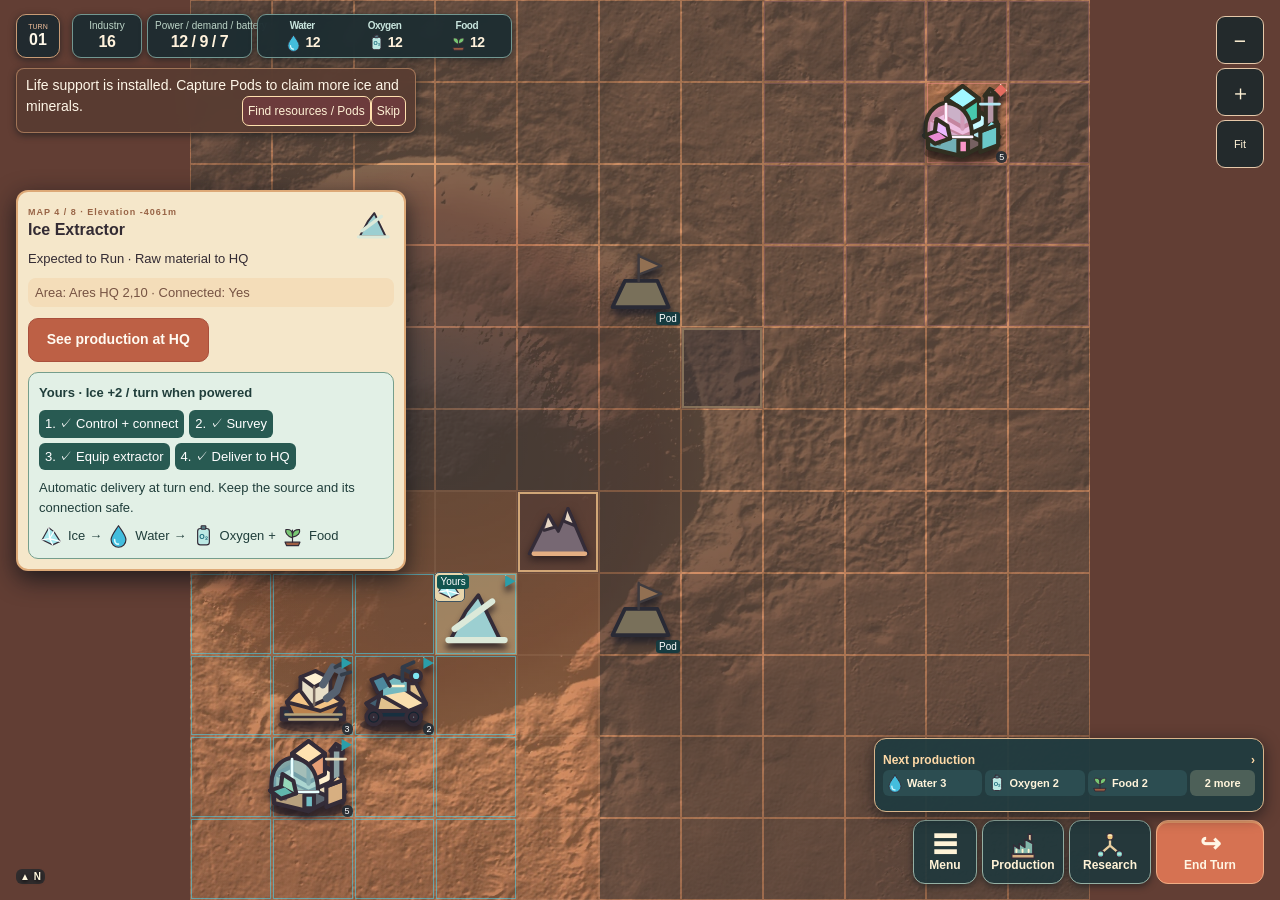
==== commit 63ad9eba: "Show production on map and clarify research navigation" ====
--- a/game/index.html
+++ b/game/index.html
@@ -11,10 +11,11 @@
   <link rel="stylesheet" href="ux.css?v=task2-11">
   <link rel="stylesheet" href="task3.css?v=reserves-1">
   <link rel="stylesheet" href="task4.css?v=8">
-  <script src="icons.js?v=mountain-2" defer></script>
+  <link rel="stylesheet" href="task5.css?v=6">
+  <script src="icons.js?v=task5-1" defer></script>
   <script src="assets/arcadia_crater_terrain.js?v=mountain-2" defer></script>
-  <script src="i18n.js?v=task4-1" defer></script>
-  <script src="game.js?v=desktop-2" defer></script>
+  <script src="i18n.js?v=task5-1" defer></script>
+  <script src="game.js?v=task5-3" defer></script>
 </head>
 <body>
   <div class="app map-active">
@@ -36,7 +37,7 @@
       <section id="log-page" class="page hidden"><div class="page-head"><small class="kicker">STORYBOARD</small><h1>開拓の記録</h1><p>発明と判断が、戦況を変えていく。</p></div><div id="log-list" class="log-list"></div><button id="reset-btn" class="outline danger">新しい対戦を始める</button></section>
       <section id="observe-page" class="page hidden"><div class="page-head"><small class="kicker">NASA OBSERVATION / SOURCE</small><h1>本物の火星を読む。</h1><p>観測とゲームの推定を区別して、候補地を選ぶ。</p></div><div class="observation"><img src="assets/arcadia_crater_surface.webp" alt="Arcadia Planitiaのクレーター実測標高から描いた地形"><p>Arcadia Planitiaの約2.6 km四方。HiRISEの実測標高を着色・強調して描いた盤面です。各マスは約237 m。資源、基地、通行制限はゲーム上の仮定です。</p><p>位置：北緯38.1276〜38.1717°、東経191.5567〜191.6106°。北が上。</p><a href="https://www.uahirise.org/dtm/dtm.php?ID=ESP_025735_2185" target="_blank" rel="noopener">HiRISE DTMと原観測 ↗</a></div><div class="observation"><img src="assets/arcadia_crater_altimetry.jpg" alt="HiRISE公開のクレーター全域標高図"><p>HiRISE公開の標高図。こちらはクレーター周辺を広く示す原資料で、盤面はその一部です。</p><a href="https://www.uahirise.org/dtm/dtm.php?ID=ESP_025735_2185" target="_blank" rel="noopener">全域の観測情報 ↗</a></div><div class="observation"><img src="../assets/nasa_maps/swim_ice.jpg" alt="NASA SWIMの広域地下氷候補図"><p>SWIMは広域で地下氷の候補を示します。この盤面の小さなマスに氷がある証拠ではなく、採取量も分からないため、探査で得る結果はゲーム上の推定です。</p><a href="https://www.jpl.nasa.gov/images/pia26045-swim-map-shows-subsurface-water-ice-on-mars/" target="_blank" rel="noopener">NASAの説明 ↗</a></div><p class="credit">地形：NASA/JPL-Caltech/UArizona · SWIM：NASA/JPL-Caltech/Planetary Science Institute<br>詳細：<a href="assets/sources.md">地図の出典と加工</a></p></section>
     </main>
-    <nav class="bottom-nav" aria-label="画面切り替え"><button id="menu-toggle" aria-label="メニューを開く" aria-expanded="false"><span>☰</span>メニュー</button><button data-page="lab"><span>⌘</span>発明</button><button id="end-turn" class="next-turn"><span>↪</span>ターン終了</button><div id="menu-popup" class="menu-popup hidden"><button data-page="map">◈ 地図</button><button id="resources-button" type="button">◉ 資源と電力</button><button data-page="log">☷ 記録</button><button id="observe-btn" data-page="observe">◎ 観測と出典</button><button id="language-toggle" type="button" aria-label="Switch language">JP / EN</button></div></nav>
+    <nav class="bottom-nav" aria-label="画面切り替え"><button id="production-summary" type="button" aria-label="次の生産を見る"></button><button id="menu-toggle" type="button" aria-label="メニューを開く" aria-expanded="false"><span class="nav-icon">☰</span><span class="nav-label">メニュー</span></button><button id="production-nav" type="button" aria-label="生産の内訳を開く"><span class="nav-icon" id="production-nav-icon"></span><span class="nav-label">生産</span></button><button id="research-nav" type="button" data-page="lab" aria-label="研究ツリーを開く"><span class="nav-icon" id="research-nav-icon"></span><span class="nav-label">研究</span></button><button id="end-turn" class="next-turn" type="button"><span class="nav-icon">↪</span><span class="nav-label">ターン終了</span></button><div id="menu-popup" class="menu-popup hidden"><button data-page="map">◈ 地図</button><button id="resources-button" type="button">◉ 資源と電力</button><button data-page="log">☷ 記録</button><button id="observe-btn" data-page="observe">◎ 観測と出典</button><button id="language-toggle" type="button" aria-label="Switch language">JP / EN</button></div></nav>
     <div id="toast" class="toast hidden" role="status"></div>
     <dialog id="detail-dialog"><button id="close-dialog" class="close">×</button><div id="dialog-content"></div></dialog>
     <dialog id="turn-dialog" class="turn-dialog"><div id="turn-content"></div><button id="turn-continue" type="button">続ける</button></dialog>
--- a/game/task5.css
+++ b/game/task5.css
@@ -0,0 +1,46 @@
+@charset "UTF-8";
+/* A floating production glance and four named actions; the map still fills the screen. */
+.bottom-nav{display:flex;align-items:stretch;justify-content:flex-end;width:auto;height:56px;gap:5px}
+.bottom-nav>button:not(#production-summary){display:flex;flex-direction:column;align-items:center;justify-content:center;gap:1px;width:72px;min-width:0;height:56px;min-height:56px;flex:0 0 72px;border-radius:12px;padding:3px 4px;font-size:11px;line-height:1.05;white-space:nowrap}
+.bottom-nav>button#menu-toggle{width:52px;flex-basis:52px}
+.bottom-nav>button.next-turn{width:72px;flex-basis:72px;font-size:10px}
+.bottom-nav .nav-icon{display:grid;place-items:center;height:27px;font-size:23px;line-height:1}
+.bottom-nav .nav-icon .game-icon{display:block;width:27px;height:27px}
+.bottom-nav .nav-label{display:block;font-size:11px;line-height:1.1;font-weight:800}
+.bottom-nav #end-turn .nav-label{font-size:11px}
+.bottom-nav .menu-popup{bottom:63px}
+.bottom-nav>button#production-summary{position:absolute;right:0;bottom:calc(100% + 6px);width:min(342px,calc(100vw - 16px));min-height:63px;height:auto;flex:none;display:block;padding:6px 8px;border:1px solid #d9b58b;border-radius:12px;background:#203b40f2;color:#fff4db;text-align:left;box-shadow:0 4px 15px #101318ad;white-space:normal;font-size:11px;line-height:1.15}
+.bottom-nav #production-summary span{font-size:inherit}
+.production-summary-title{display:flex;justify-content:space-between;align-items:center;margin-bottom:4px;color:#ffd9a7;font-weight:800;font-size:11px}
+.production-summary-items{display:grid;grid-template-columns:repeat(3,minmax(0,1fr)) minmax(47px,.65fr);gap:3px}
+.production-mini{min-width:0;display:flex;align-items:center;gap:2px;padding:3px 2px;border-radius:6px;background:#31565baa}
+.production-mini .game-icon{width:20px;height:20px;flex:0 0 20px}
+.production-mini>span{min-width:0}.production-mini b{display:block;font-size:10px;line-height:1.1;white-space:normal;overflow-wrap:anywhere}.production-mini small{display:block;color:#ffbd9f;font-size:9px;line-height:1.1;overflow-wrap:anywhere}
+.production-mini.stopped{background:#784d3e}.production-mini.extra{justify-content:center;text-align:center;background:#4d6058}.production-mini.extra b{font-size:9px}
+.bottom-nav #production-summary .production-summary-title{display:flex}
+.bottom-nav #production-summary .production-summary-items{display:grid}
+.bottom-nav #production-summary .production-mini{display:flex}
+.app:not(.map-active) #production-summary{display:none}
+.action-sheet:not(.minimized){bottom:160px!important;max-height:min(43dvh,calc(100dvh - 230px))!important}
+.production-overview{padding:10px;margin-bottom:12px;border:1px solid #9eaf98;border-radius:12px;background:#e4eee0}
+.production-overview h3{margin:0 0 3px;font-size:16px}.production-overview p{margin:0 0 8px;font-size:12px;line-height:1.4}
+.production-products{display:grid;grid-template-columns:repeat(2,minmax(0,1fr));gap:6px}
+.production-product{display:flex;align-items:center;gap:5px;min-height:52px;padding:5px;border:1px solid #88a89a;border-radius:8px;background:#fff8e8;color:#274240;text-align:left}
+.production-product.stopped{border-color:#b86c58;background:#fae6d9}.production-product .game-icon{width:27px;height:27px;flex:none}.production-product span:nth-child(2){min-width:0;flex:1}.production-product b,.production-product small{display:block}.production-product b{font-size:12px}.production-product small{font-size:10px;line-height:1.3;overflow-wrap:anywhere}
+.production-line button{min-height:44px}
+@media(max-width:650px){.production-products{grid-template-columns:1fr}.production-product{min-height:45px}.production-product small{font-size:11px}}
+@media(orientation:landscape) and (max-height:430px){
+  .bottom-nav>button#production-summary{width:min(330px,calc(100vw - 348px));min-width:270px}
+  .action-sheet:not(.minimized){bottom:8px!important;max-height:calc(100dvh - 110px)!important}
+}
+@media(max-width:370px){.bottom-nav>button:not(#production-summary){width:70px;flex-basis:70px}.bottom-nav>button#menu-toggle{width:48px;flex-basis:48px}.bottom-nav>button.next-turn{width:68px;flex-basis:68px}.bottom-nav .nav-label,.bottom-nav #end-turn .nav-label{font-size:10px}}
+html.desktop-game .bottom-nav{height:64px}
+html.desktop-game .bottom-nav>button:not(#production-summary){width:82px;height:64px;min-height:64px;flex-basis:82px;font-size:12px}
+html.desktop-game .bottom-nav>button#menu-toggle{width:64px;flex-basis:64px}
+html.desktop-game .bottom-nav>button#end-turn{width:108px;flex-basis:108px}
+html.desktop-game .bottom-nav .nav-label{font-size:12px}
+html.desktop-game .bottom-nav #end-turn .nav-label{font-size:12px}
+html.desktop-game .bottom-nav .nav-icon .game-icon{width:30px;height:30px}
+html.desktop-game .bottom-nav>button#production-summary{width:390px;min-height:74px;bottom:calc(100% + 8px);font-size:12px}
+html.desktop-game .production-summary-title{font-size:12px}html.desktop-game .production-mini b{font-size:11px}html.desktop-game .production-mini small{font-size:10px}
+html.desktop-game .action-sheet:not(.minimized){bottom:auto!important}
